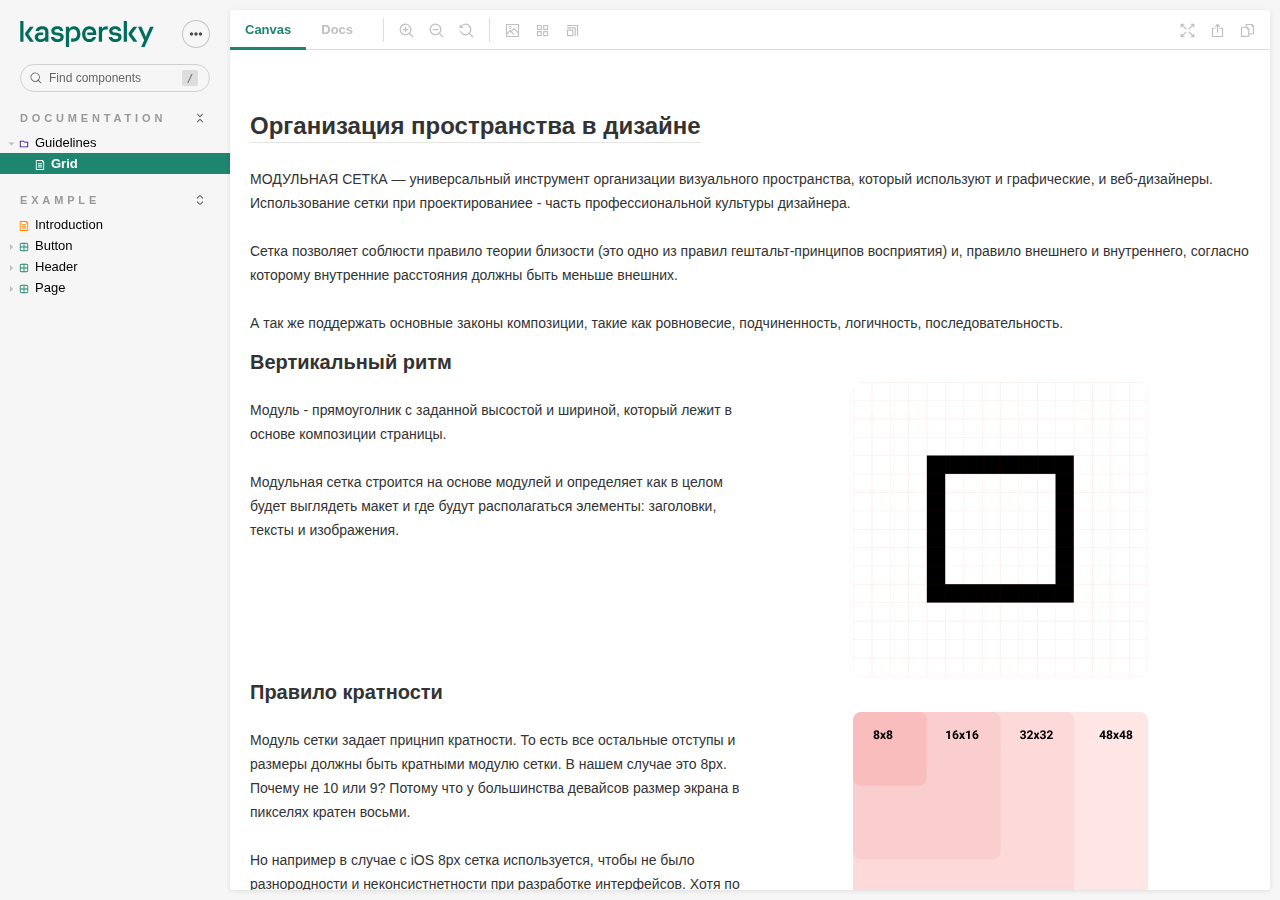
==== index.html @ 20903a1b "Grid documentation" ====
<!doctype html><html lang="en"><head><meta charset="utf-8"/><title>Storybook</title><meta name="viewport" content="width=device-width,initial-scale=1"/><style>html, body {
    overflow: hidden;
    height: 100%;
    width: 100%;
    margin: 0;
    padding: 0;
  }

  * {
    box-sizing: border-box;
  }</style><script>/* globals window */
  /* eslint-disable no-underscore-dangle */
  try {
    if (window.top !== window) {
      window.__REACT_DEVTOOLS_GLOBAL_HOOK__ = window.top.__REACT_DEVTOOLS_GLOBAL_HOOK__;
    }
  } catch (e) {
    // eslint-disable-next-line no-console
    console.warn('unable to connect to top frame for connecting dev tools');
  }

  window.onerror = function onerror(message, source, line, column, err) {
    if (window.CONFIG_TYPE !== 'DEVELOPMENT') return;
    // eslint-disable-next-line no-var, vars-on-top
    var xhr = new window.XMLHttpRequest();
    xhr.open('POST', '/runtime-error');
    xhr.setRequestHeader('Content-Type', 'application/json;charset=UTF-8');
    xhr.send(
      JSON.stringify({
        /* eslint-disable object-shorthand */
        message: message,
        source: source,
        line: line,
        column: column,
        error: err && { message: err.message, name: err.name, stack: err.stack },
        origin: 'manager',
        /* eslint-enable object-shorthand */
      })
    );
  };</script><style>#root[hidden],
      #docs-root[hidden] {
        display: none !important;
      }</style></head><body><div id="root"></div><div id="docs-root"></div><script>window['CONFIG_TYPE'] = "PRODUCTION";
            
        
            
              window['LOGLEVEL'] = "info";
            
        
            
        
            
        
            
              window['DOCS_MODE'] = false;</script><script src="runtime~main.870e8ee0658e83d05c6b.bundle.js"></script><script src="vendors~main.7a3dcc7455b6f1e9efaa.bundle.js"></script><script src="main.a706ed988a1248fce239.bundle.js"></script></body></html>
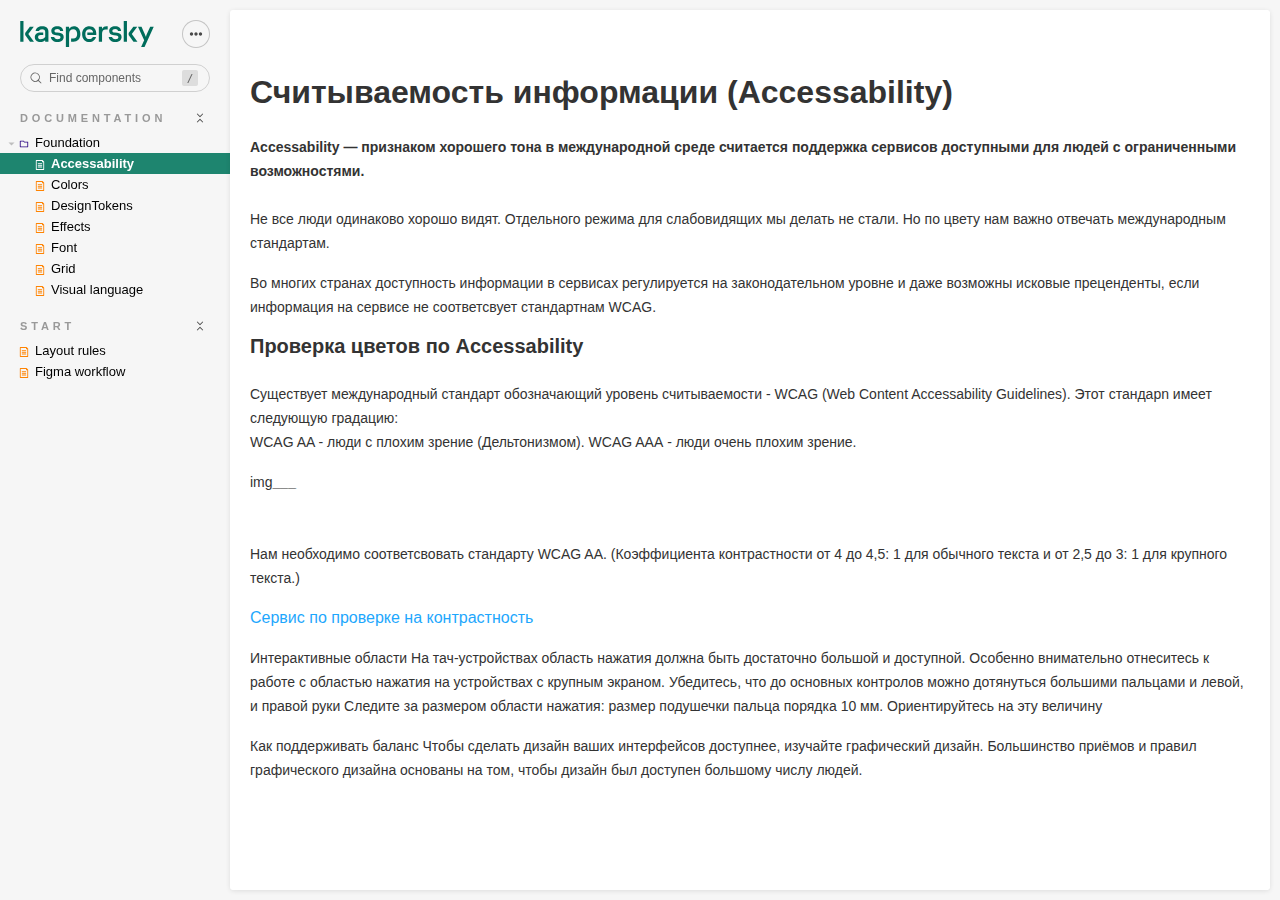
==== commit 7db0df0c: "Section added" ====
--- a/index.html
+++ b/index.html
@@ -52,4 +52,4 @@
             
         
             
-              window['DOCS_MODE'] = false;</script><script src="runtime~main.870e8ee0658e83d05c6b.bundle.js"></script><script src="vendors~main.7a3dcc7455b6f1e9efaa.bundle.js"></script><script src="main.a706ed988a1248fce239.bundle.js"></script></body></html>+              window['DOCS_MODE'] = false;</script><script src="runtime~main.870e8ee0658e83d05c6b.bundle.js"></script><script src="vendors~main.7a3dcc7455b6f1e9efaa.bundle.js"></script><script src="main.bb0a447876210247722c.bundle.js"></script></body></html>